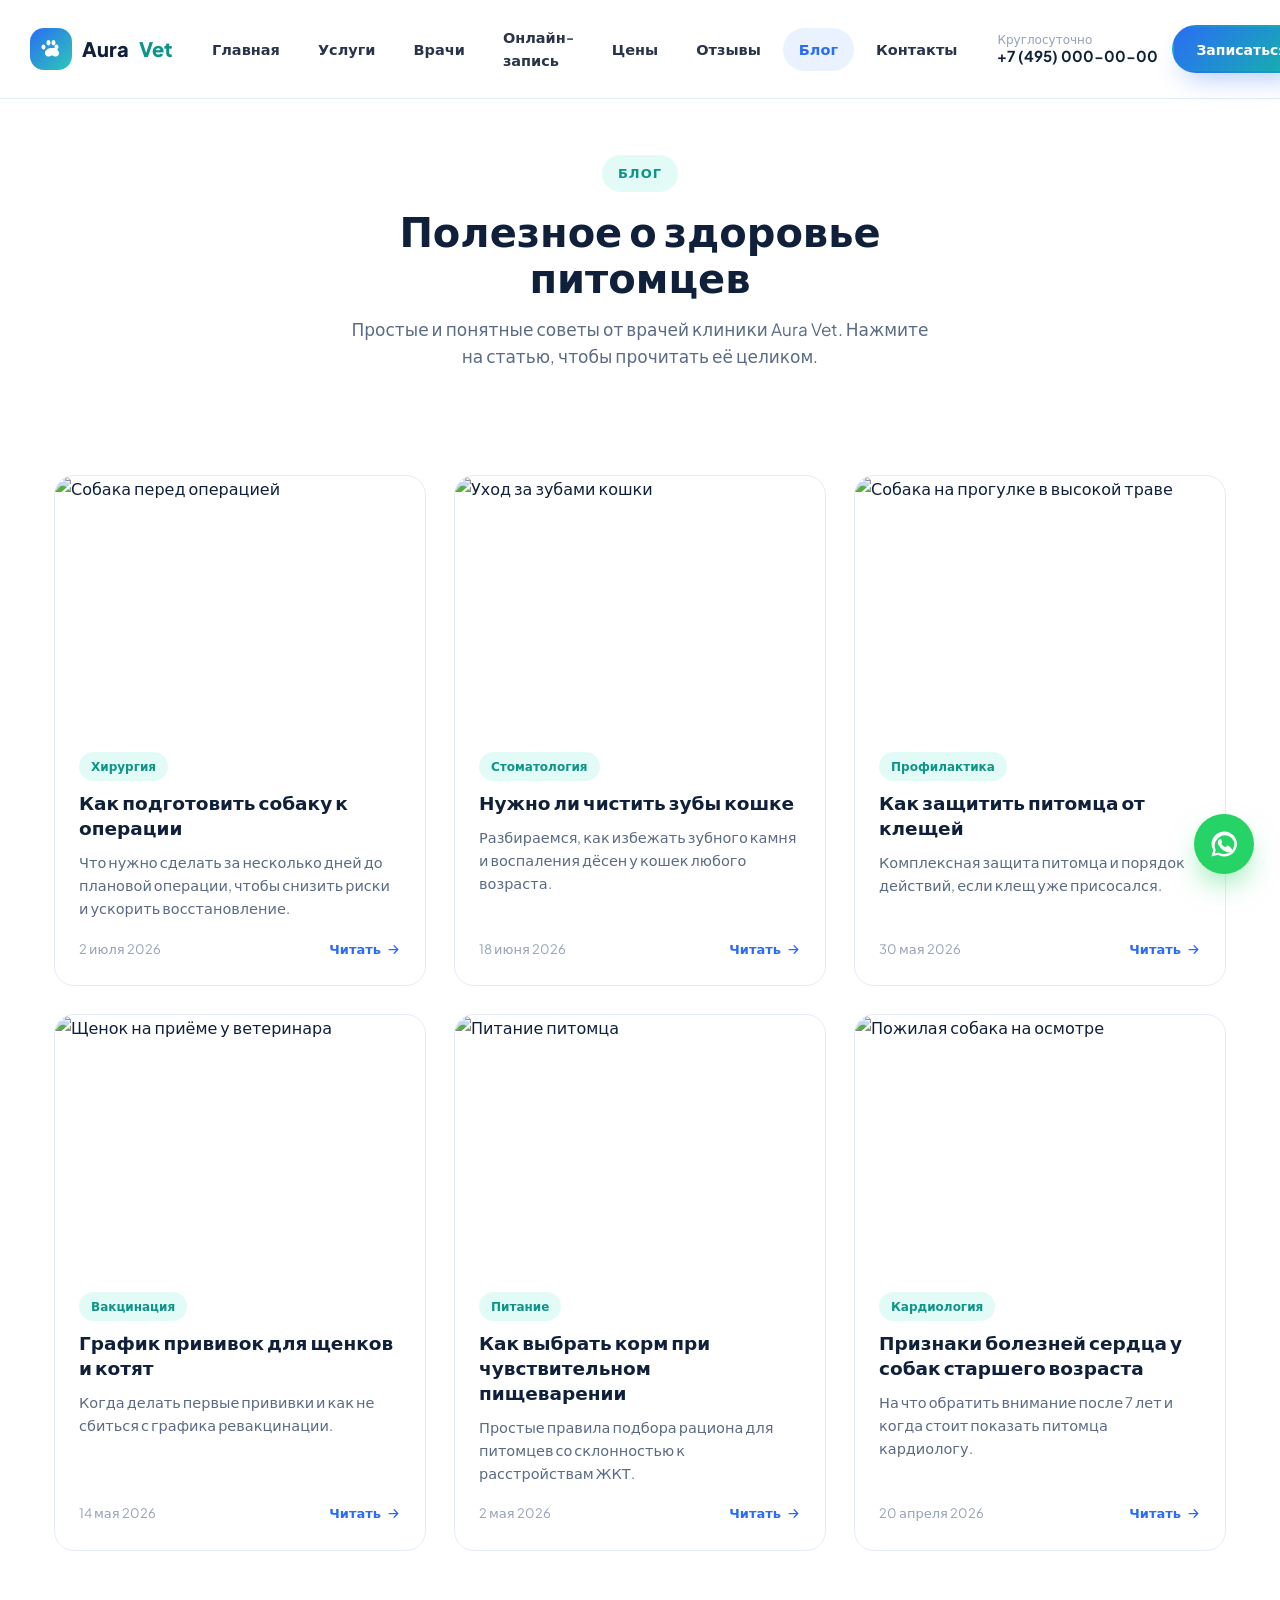
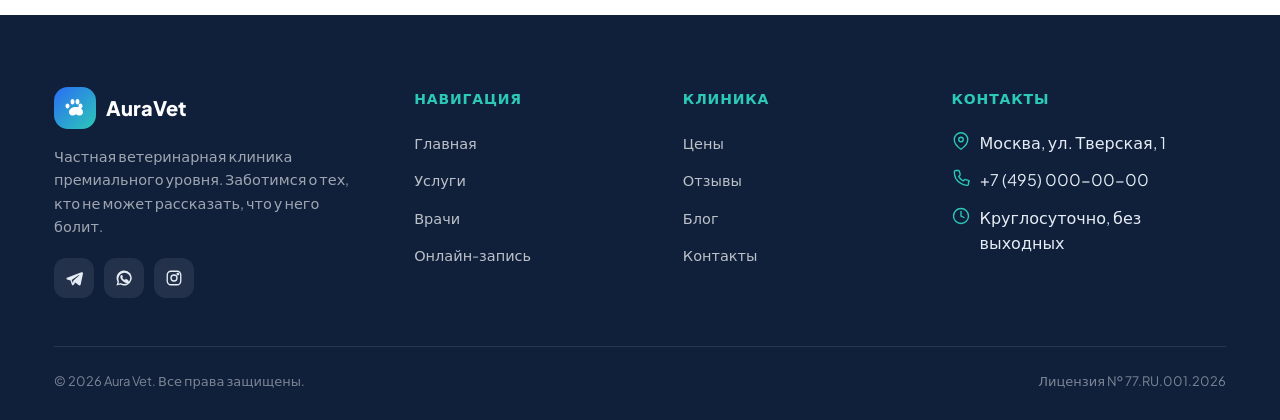
==== blog.html @ a880d2bb "Первая версия сайта Aura Vet" ====
<!DOCTYPE html>
<html lang="ru">
<head>
<meta charset="UTF-8">
<meta name="viewport" content="width=device-width, initial-scale=1.0">
<title>Блог — Aura Vet</title>
<meta name="description" content="Полезные статьи о здоровье питомцев от врачей клиники Aura Vet.">
<link rel="icon" href="data:image/svg+xml,%3Csvg xmlns='http://www.w3.org/2000/svg' viewBox='0 0 24 24'%3E%3Ccircle cx='12' cy='12' r='12' fill='%232a6df4'/%3E%3Cpath fill='white' d='M4.5 12.5c1.1 0 2-1.1 2-2.5s-.9-2.5-2-2.5-2 1.1-2 2.5.9 2.5 2 2.5zm5-4c1.1 0 2-1.2 2-2.75S10.6 3 9.5 3s-2 1.2-2 2.75S8.4 8.5 9.5 8.5zm5 0c1.1 0 2-1.2 2-2.75S15.6 3 14.5 3s-2 1.2-2 2.75S13.4 8.5 14.5 8.5zm5 1.5c0-1.4-.9-2.5-2-2.5s-2 1.1-2 2.5.9 2.5 2 2.5 2-1.1 2-2.5zM12 11c-2.8 0-6 2.2-6 5.2 0 1.9 1.4 3.3 3.2 3.3.9 0 1.6-.3 2.4-.6.5-.2.9-.3 1.4-.3.5 0 .9.1 1.4.3.8.3 1.5.6 2.4.6 1.8 0 3.2-1.4 3.2-3.3 0-3-3.2-5.2-6-5.2z'/%3E%3C/svg%3E">
<link rel="preconnect" href="https://fonts.googleapis.com">
<link rel="preconnect" href="https://fonts.gstatic.com" crossorigin>
<link href="https://fonts.googleapis.com/css2?family=Plus+Jakarta+Sans:wght@400;500;600;700;800&display=swap" rel="stylesheet">
<link rel="stylesheet" href="styles.css">
</head>
<body>

<header class="site-header">
  <div class="container header-inner">
    <a href="index.html" class="logo">
      <span class="logo-mark"><svg viewBox="0 0 24 24" fill="currentColor"><path d="M4.5 12.5c1.1 0 2-1.1 2-2.5s-.9-2.5-2-2.5-2 1.1-2 2.5.9 2.5 2 2.5zm5-4c1.1 0 2-1.2 2-2.75S10.6 3 9.5 3s-2 1.2-2 2.75S8.4 8.5 9.5 8.5zm5 0c1.1 0 2-1.2 2-2.75S15.6 3 14.5 3s-2 1.2-2 2.75S13.4 8.5 14.5 8.5zm5 1.5c0-1.4-.9-2.5-2-2.5s-2 1.1-2 2.5.9 2.5 2 2.5 2-1.1 2-2.5zM12 11c-2.8 0-6 2.2-6 5.2 0 1.9 1.4 3.3 3.2 3.3.9 0 1.6-.3 2.4-.6.5-.2.9-.3 1.4-.3.5 0 .9.1 1.4.3.8.3 1.5.6 2.4.6 1.8 0 3.2-1.4 3.2-3.3 0-3-3.2-5.2-6-5.2z"/></svg></span>
      Aura<span class="accent">Vet</span>
    </a>
    <nav class="main-nav">
      <a href="index.html">Главная</a>
      <a href="index.html#services">Услуги</a>
      <a href="doctors.html">Врачи</a>
      <a href="booking.html">Онлайн-запись</a>
      <a href="prices.html">Цены</a>
      <a href="reviews.html">Отзывы</a>
      <a href="blog.html" class="active">Блог</a>
      <a href="contacts.html">Контакты</a>
    </nav>
    <div class="header-actions">
      <div class="header-phone"><small>Круглосуточно</small>+7 (495) 000-00-00</div>
      <a href="booking.html" class="btn btn-primary btn-sm">Записаться</a>
      <button class="nav-toggle" aria-label="Меню" aria-expanded="false">
        <svg class="icon-menu" viewBox="0 0 24 24" fill="none" stroke="currentColor" stroke-width="2"><path stroke-linecap="round" d="M4 7h16M4 12h16M4 17h16"/></svg>
        <svg class="icon-close" viewBox="0 0 24 24" fill="none" stroke="currentColor" stroke-width="2"><path stroke-linecap="round" d="M6 18L18 6M6 6l12 12"/></svg>
      </button>
    </div>
  </div>
</header>

<main>
  <section class="page-hero">
    <div class="container section-head">
      <span class="eyebrow">Блог</span>
      <h1 class="section-title">Полезное о здоровье питомцев</h1>
      <p class="section-sub">Простые и понятные советы от врачей клиники Aura Vet. Нажмите на статью, чтобы прочитать её целиком.</p>
    </div>
  </section>

  <section class="section tight">
    <div class="container">
      <div class="blog-grid">

        <article class="card blog-card" data-article="surgery">
          <div class="blog-thumb"><img src="https://images.unsplash.com/photo-1701444850626-68f0c2fb705f?w=600&h=413&fit=crop&auto=format&q=80" alt="Собака перед операцией"></div>
          <div class="blog-body">
            <span class="blog-tag">Хирургия</span>
            <h3>Как подготовить собаку к операции</h3>
            <p>Что нужно сделать за несколько дней до плановой операции, чтобы снизить риски и ускорить восстановление.</p>
            <div class="blog-foot">
              <span>2 июля 2026</span>
              <span class="read-more">Читать <svg viewBox="0 0 24 24" fill="none" stroke="currentColor" stroke-width="2"><path stroke-linecap="round" stroke-linejoin="round" d="M5 12h14M13 6l6 6-6 6"/></svg></span>
            </div>
          </div>
        </article>

        <article class="card blog-card" data-article="dental">
          <div class="blog-thumb"><img src="https://images.unsplash.com/photo-1558201496-a35f22e7fb5c?w=600&h=413&fit=crop&auto=format&q=80" alt="Уход за зубами кошки"></div>
          <div class="blog-body">
            <span class="blog-tag">Стоматология</span>
            <h3>Нужно ли чистить зубы кошке</h3>
            <p>Разбираемся, как избежать зубного камня и воспаления дёсен у кошек любого возраста.</p>
            <div class="blog-foot">
              <span>18 июня 2026</span>
              <span class="read-more">Читать <svg viewBox="0 0 24 24" fill="none" stroke="currentColor" stroke-width="2"><path stroke-linecap="round" stroke-linejoin="round" d="M5 12h14M13 6l6 6-6 6"/></svg></span>
            </div>
          </div>
        </article>

        <article class="card blog-card" data-article="ticks">
          <div class="blog-thumb"><img src="https://images.unsplash.com/photo-1727534240947-db4a9b78f4ce?w=600&h=413&fit=crop&auto=format&q=80" alt="Собака на прогулке в высокой траве"></div>
          <div class="blog-body">
            <span class="blog-tag">Профилактика</span>
            <h3>Как защитить питомца от клещей</h3>
            <p>Комплексная защита питомца и порядок действий, если клещ уже присосался.</p>
            <div class="blog-foot">
              <span>30 мая 2026</span>
              <span class="read-more">Читать <svg viewBox="0 0 24 24" fill="none" stroke="currentColor" stroke-width="2"><path stroke-linecap="round" stroke-linejoin="round" d="M5 12h14M13 6l6 6-6 6"/></svg></span>
            </div>
          </div>
        </article>

        <article class="card blog-card" data-article="vaccination">
          <div class="blog-thumb"><img src="https://images.unsplash.com/photo-1770836037275-38b44e4b101f?w=600&h=413&fit=crop&crop=entropy&auto=format&q=80" alt="Щенок на приёме у ветеринара"></div>
          <div class="blog-body">
            <span class="blog-tag">Вакцинация</span>
            <h3>График прививок для щенков и котят</h3>
            <p>Когда делать первые прививки и как не сбиться с графика ревакцинации.</p>
            <div class="blog-foot">
              <span>14 мая 2026</span>
              <span class="read-more">Читать <svg viewBox="0 0 24 24" fill="none" stroke="currentColor" stroke-width="2"><path stroke-linecap="round" stroke-linejoin="round" d="M5 12h14M13 6l6 6-6 6"/></svg></span>
            </div>
          </div>
        </article>

        <article class="card blog-card" data-article="nutrition">
          <div class="blog-thumb"><img src="https://images.unsplash.com/photo-1695023265600-07f536e8ca4c?w=600&h=413&fit=crop&crop=entropy&auto=format&q=80" alt="Питание питомца"></div>
          <div class="blog-body">
            <span class="blog-tag">Питание</span>
            <h3>Как выбрать корм при чувствительном пищеварении</h3>
            <p>Простые правила подбора рациона для питомцев со склонностью к расстройствам ЖКТ.</p>
            <div class="blog-foot">
              <span>2 мая 2026</span>
              <span class="read-more">Читать <svg viewBox="0 0 24 24" fill="none" stroke="currentColor" stroke-width="2"><path stroke-linecap="round" stroke-linejoin="round" d="M5 12h14M13 6l6 6-6 6"/></svg></span>
            </div>
          </div>
        </article>

        <article class="card blog-card" data-article="cardio">
          <div class="blog-thumb"><img src="https://images.unsplash.com/photo-1642303009699-7d7fd6d4a243?w=600&h=413&fit=crop&auto=format&q=80" alt="Пожилая собака на осмотре"></div>
          <div class="blog-body">
            <span class="blog-tag">Кардиология</span>
            <h3>Признаки болезней сердца у собак старшего возраста</h3>
            <p>На что обратить внимание после 7 лет и когда стоит показать питомца кардиологу.</p>
            <div class="blog-foot">
              <span>20 апреля 2026</span>
              <span class="read-more">Читать <svg viewBox="0 0 24 24" fill="none" stroke="currentColor" stroke-width="2"><path stroke-linecap="round" stroke-linejoin="round" d="M5 12h14M13 6l6 6-6 6"/></svg></span>
            </div>
          </div>
        </article>

      </div>
    </div>
  </section>
</main>

<footer class="site-footer">
  <div class="container">
    <div class="footer-grid">
      <div class="footer-brand">
        <a href="index.html" class="logo">
          <span class="logo-mark"><svg viewBox="0 0 24 24" fill="currentColor"><path d="M4.5 12.5c1.1 0 2-1.1 2-2.5s-.9-2.5-2-2.5-2 1.1-2 2.5.9 2.5 2 2.5zm5-4c1.1 0 2-1.2 2-2.75S10.6 3 9.5 3s-2 1.2-2 2.75S8.4 8.5 9.5 8.5zm5 0c1.1 0 2-1.2 2-2.75S15.6 3 14.5 3s-2 1.2-2 2.75S13.4 8.5 14.5 8.5zm5 1.5c0-1.4-.9-2.5-2-2.5s-2 1.1-2 2.5.9 2.5 2 2.5 2-1.1 2-2.5zM12 11c-2.8 0-6 2.2-6 5.2 0 1.9 1.4 3.3 3.2 3.3.9 0 1.6-.3 2.4-.6.5-.2.9-.3 1.4-.3.5 0 .9.1 1.4.3.8.3 1.5.6 2.4.6 1.8 0 3.2-1.4 3.2-3.3 0-3-3.2-5.2-6-5.2z"/></svg></span>
          AuraVet
        </a>
        <p>Частная ветеринарная клиника премиального уровня. Заботимся о тех, кто не может рассказать, что у него болит.</p>
        <div class="footer-social">
          <a href="#" aria-label="Telegram"><svg viewBox="0 0 24 24" fill="currentColor"><path d="M21.9 4.3L2.7 11.7c-1.1.4-1.1 1.9.1 2.2l4.6 1.4 1.8 5.6c.3.9 1.5 1.1 2.1.3l2.5-3.1 4.7 3.5c.9.7 2.2.2 2.4-.9l3.1-14.7c.2-1.2-1-2-2.1-1.7zM8.9 14.8l9.6-6.7c.3-.2.6.1.3.4L11 15.6l-.3 3.3-1.8-4.1z"/></svg></a>
          <a href="https://wa.me/74950000000" target="_blank" rel="noopener" aria-label="WhatsApp"><svg viewBox="0 0 24 24" fill="currentColor"><path d="M12 2a10 10 0 00-8.6 15L2 22l5.2-1.4A10 10 0 1012 2zm0 18a8 8 0 01-4.1-1.1l-.3-.2-3 .8.8-2.9-.2-.3A8 8 0 1120 10a8 8 0 01-8 10zm4.4-6c-.2-.1-1.4-.7-1.6-.8-.2-.1-.4-.1-.5.1-.2.2-.6.8-.8 1-.1.2-.3.2-.5.1-1.3-.6-2.2-1.1-3.1-2.5-.2-.4.2-.4.6-1.2.1-.2 0-.3 0-.5-.1-.1-.5-1.3-.7-1.7-.2-.5-.4-.4-.5-.4h-.5c-.2 0-.5.1-.7.3-.2.2-1 1-1 2.3 0 1.4 1 2.7 1.1 2.9.1.2 2 3.1 4.9 4.3 2.4 1 2.9.8 3.4.7.5 0 1.6-.6 1.8-1.3.2-.6.2-1.2.2-1.3-.1-.1-.3-.2-.5-.3z"/></svg></a>
          <a href="#" aria-label="Instagram"><svg viewBox="0 0 24 24" fill="none" stroke="currentColor" stroke-width="1.8"><rect x="3" y="3" width="18" height="18" rx="5"/><circle cx="12" cy="12" r="4"/><circle cx="17.2" cy="6.8" r="1"/></svg></a>
        </div>
      </div>
      <div class="footer-col">
        <h4>Навигация</h4>
        <ul>
          <li><a href="index.html">Главная</a></li>
          <li><a href="index.html#services">Услуги</a></li>
          <li><a href="doctors.html">Врачи</a></li>
          <li><a href="booking.html">Онлайн-запись</a></li>
        </ul>
      </div>
      <div class="footer-col">
        <h4>Клиника</h4>
        <ul>
          <li><a href="prices.html">Цены</a></li>
          <li><a href="reviews.html">Отзывы</a></li>
          <li><a href="blog.html">Блог</a></li>
          <li><a href="contacts.html">Контакты</a></li>
        </ul>
      </div>
      <div class="footer-col">
        <h4>Контакты</h4>
        <ul>
          <li class="foot-row"><svg viewBox="0 0 24 24" fill="none" stroke="currentColor" stroke-width="1.8"><path d="M21 10c0 7-9 13-9 13s-9-6-9-13a9 9 0 0118 0z"/><circle cx="12" cy="10" r="3"/></svg><span>Москва, ул. Тверская, 1</span></li>
          <li class="foot-row"><svg viewBox="0 0 24 24" fill="none" stroke="currentColor" stroke-width="1.8"><path stroke-linecap="round" stroke-linejoin="round" d="M22 16.9v3a2 2 0 01-2.2 2 19.8 19.8 0 01-8.6-3.1 19.5 19.5 0 01-6-6A19.8 19.8 0 013.1 4.2 2 2 0 015.1 2h3a2 2 0 012 1.7c.1 1 .4 1.9.7 2.8a2 2 0 01-.5 2.1L8.9 9.9a16 16 0 006 6l1.3-1.3a2 2 0 012.1-.4c.9.3 1.8.6 2.8.7a2 2 0 011.9 2z"/></svg><span>+7 (495) 000-00-00</span></li>
          <li class="foot-row"><svg viewBox="0 0 24 24" fill="none" stroke="currentColor" stroke-width="1.8"><circle cx="12" cy="12" r="10"/><path stroke-linecap="round" d="M12 6v6l4 2"/></svg><span>Круглосуточно, без выходных</span></li>
        </ul>
      </div>
    </div>
    <div class="footer-bottom">
      <span>© <span data-year></span> Aura Vet. Все права защищены.</span>
      <span>Лицензия № 77.RU.001.2026</span>
    </div>
  </div>
</footer>

<div class="modal-overlay">
  <div class="modal-box"></div>
</div>

<a class="floating-whatsapp" href="https://wa.me/74950000000" target="_blank" rel="noopener" aria-label="Написать в WhatsApp">
  <svg viewBox="0 0 24 24" fill="currentColor"><path d="M12 2a10 10 0 00-8.6 15L2 22l5.2-1.4A10 10 0 1012 2zm0 18a8 8 0 01-4.1-1.1l-.3-.2-3 .8.8-2.9-.2-.3A8 8 0 1120 10a8 8 0 01-8 10zm4.4-6c-.2-.1-1.4-.7-1.6-.8-.2-.1-.4-.1-.5.1-.2.2-.6.8-.8 1-.1.2-.3.2-.5.1-1.3-.6-2.2-1.1-3.1-2.5-.2-.4.2-.4.6-1.2.1-.2 0-.3 0-.5-.1-.1-.5-1.3-.7-1.7-.2-.5-.4-.4-.5-.4h-.5c-.2 0-.5.1-.7.3-.2.2-1 1-1 2.3 0 1.4 1 2.7 1.1 2.9.1.2 2 3.1 4.9 4.3 2.4 1 2.9.8 3.4.7.5 0 1.6-.6 1.8-1.3.2-.6.2-1.2.2-1.3-.1-.1-.3-.2-.5-.3z"/></svg>
</a>

<script src="script.js"></script>
</body>
</html>
---- styles.css ----
/* =========================================================
   AURA VET — shared stylesheet
   ========================================================= */

:root {
  --blue-900: #0f2f66;
  --blue-700: #2a6df4;
  --blue-600: #3b7bf6;
  --blue-500: #5b91f8;
  --blue-100: #eaf1ff;
  --blue-50:  #f5f9ff;

  --teal-700: #0e9488;
  --teal-600: #14b8a6;
  --teal-500: #2cc9b7;
  --teal-100: #e2fbf6;
  --teal-50:  #f2fdfb;

  --coral: #ff6b6b;
  --coral-dark: #e14f4f;

  --ink-900: #10203b;
  --ink-700: #29344a;
  --ink-500: #5b6b85;
  --ink-300: #93a1b8;
  --ink-100: #e6ecf5;

  --white: #ffffff;
  --bg-soft: #f6faff;
  --bg-soft-2: #f4fbfa;

  --radius-lg: 32px;
  --radius-md: 20px;
  --radius-sm: 14px;
  --radius-pill: 999px;

  --shadow-soft: 0 20px 45px -20px rgba(15, 47, 102, 0.18);
  --shadow-card: 0 12px 30px -14px rgba(15, 47, 102, 0.16);
  --shadow-btn: 0 14px 28px -12px rgba(42, 109, 244, 0.45);

  --container: 1220px;
  --font: 'Plus Jakarta Sans', 'Segoe UI', system-ui, -apple-system, sans-serif;
}

* { box-sizing: border-box; }
html { scroll-behavior: smooth; }

body {
  margin: 0;
  font-family: var(--font);
  color: var(--ink-900);
  background: var(--white);
  -webkit-font-smoothing: antialiased;
  line-height: 1.6;
}

img { max-width: 100%; display: block; }

a { color: inherit; text-decoration: none; }

ul { margin: 0; padding: 0; list-style: none; }

h1, h2, h3, h4, p { margin: 0; }

button { font-family: inherit; cursor: pointer; }

.container {
  width: 100%;
  max-width: var(--container);
  margin: 0 auto;
  padding: 0 24px;
}

/* ---------- typography helpers ---------- */

.eyebrow {
  display: inline-flex;
  align-items: center;
  gap: 8px;
  font-size: 13px;
  font-weight: 700;
  letter-spacing: 0.08em;
  text-transform: uppercase;
  color: var(--teal-700);
  background: var(--teal-100);
  padding: 8px 16px;
  border-radius: var(--radius-pill);
}

.section-head {
  max-width: 640px;
  margin: 0 auto 48px;
  text-align: center;
  display: flex;
  flex-direction: column;
  align-items: center;
  gap: 16px;
}

.section-head.left {
  align-items: flex-start;
  text-align: left;
  margin: 0 0 48px;
}

.section-title {
  font-size: clamp(28px, 4vw, 40px);
  font-weight: 800;
  line-height: 1.15;
  color: var(--ink-900);
}

.section-sub {
  color: var(--ink-500);
  font-size: 17px;
}

.section {
  padding: 96px 0;
}

.section.soft {
  background: var(--bg-soft);
}

.section.tight {
  padding: 64px 0;
}

/* ---------- buttons ---------- */

.btn {
  display: inline-flex;
  align-items: center;
  justify-content: center;
  gap: 10px;
  padding: 16px 30px;
  border-radius: var(--radius-pill);
  font-weight: 700;
  font-size: 15px;
  border: 2px solid transparent;
  transition: transform 0.2s ease, box-shadow 0.2s ease, background 0.2s ease, color 0.2s ease;
  white-space: nowrap;
}

.btn svg { width: 18px; height: 18px; flex-shrink: 0; }

.btn-primary {
  background: linear-gradient(135deg, var(--blue-700), var(--teal-600));
  color: var(--white);
  box-shadow: var(--shadow-btn);
}

.btn-primary:hover { transform: translateY(-2px); box-shadow: 0 18px 32px -12px rgba(42,109,244,0.55); }

.btn-outline {
  background: var(--white);
  color: var(--blue-700);
  border-color: var(--blue-100);
}

.btn-outline:hover { border-color: var(--blue-700); transform: translateY(-2px); }

.btn-ghost {
  background: transparent;
  color: var(--ink-900);
  border-color: var(--ink-100);
}

.btn-ghost:hover { border-color: var(--teal-600); color: var(--teal-700); }

.btn-dark {
  background: var(--ink-900);
  color: var(--white);
}

.btn-dark:hover { transform: translateY(-2px); background: var(--blue-900); }

.btn-sm { padding: 11px 22px; font-size: 14px; }

.btn-block { width: 100%; }

.btn:disabled { opacity: 0.45; cursor: not-allowed; transform: none !important; }

/* =========================================================
   HEADER
   ========================================================= */

.site-header {
  position: sticky;
  top: 0;
  z-index: 200;
  background: rgba(255,255,255,0.86);
  backdrop-filter: blur(14px);
  border-bottom: 1px solid var(--ink-100);
}

.header-inner {
  display: flex;
  align-items: center;
  justify-content: space-between;
  gap: 24px;
  padding: 16px 0;
}

.logo {
  display: flex;
  align-items: center;
  gap: 10px;
  font-weight: 800;
  font-size: 20px;
  color: var(--ink-900);
  flex-shrink: 0;
}

.logo .logo-mark {
  width: 42px;
  height: 42px;
  border-radius: 14px;
  background: linear-gradient(135deg, var(--blue-700), var(--teal-500));
  display: flex;
  align-items: center;
  justify-content: center;
  color: var(--white);
  flex-shrink: 0;
}

.logo .logo-mark svg { width: 24px; height: 24px; }

.logo span.accent { color: var(--teal-700); }

.main-nav {
  display: flex;
  align-items: center;
  gap: 6px;
}

.main-nav a {
  padding: 10px 16px;
  border-radius: var(--radius-pill);
  font-weight: 600;
  font-size: 14.5px;
  color: var(--ink-700);
  transition: background 0.2s ease, color 0.2s ease;
}

.main-nav a:hover { background: var(--blue-50); color: var(--blue-700); }

.main-nav a.active {
  background: var(--blue-100);
  color: var(--blue-700);
}

.header-actions {
  display: flex;
  align-items: center;
  gap: 14px;
  flex-shrink: 0;
}

.header-phone {
  display: flex;
  flex-direction: column;
  font-weight: 700;
  font-size: 15px;
  color: var(--ink-900);
  line-height: 1.25;
}

.header-phone small {
  font-weight: 500;
  font-size: 12px;
  color: var(--ink-300);
}

.nav-toggle {
  display: none;
  width: 44px;
  height: 44px;
  border-radius: 14px;
  border: 1px solid var(--ink-100);
  background: var(--white);
  align-items: center;
  justify-content: center;
}

.nav-toggle svg { width: 22px; height: 22px; }

.nav-toggle .icon-close { display: none; }

.nav-toggle.is-open .icon-menu { display: none; }
.nav-toggle.is-open .icon-close { display: block; }

/* =========================================================
   FOOTER
   ========================================================= */

.site-footer {
  background: var(--ink-900);
  color: var(--ink-100);
  padding: 72px 0 28px;
  margin-top: 0;
}

.footer-grid {
  display: grid;
  grid-template-columns: 1.4fr 1fr 1fr 1.2fr;
  gap: 40px;
  padding-bottom: 48px;
  border-bottom: 1px solid rgba(255,255,255,0.1);
}

.footer-brand .logo { color: var(--white); margin-bottom: 16px; }

.footer-brand p {
  color: rgba(255,255,255,0.6);
  font-size: 14.5px;
  max-width: 300px;
}

.footer-social {
  display: flex;
  gap: 10px;
  margin-top: 20px;
}

.footer-social a {
  width: 40px;
  height: 40px;
  border-radius: 12px;
  background: rgba(255,255,255,0.08);
  display: flex;
  align-items: center;
  justify-content: center;
  transition: background 0.2s ease;
}

.footer-social a svg { width: 18px; height: 18px; }

.footer-social a:hover { background: var(--teal-600); }

.footer-col h4 {
  font-size: 14px;
  text-transform: uppercase;
  letter-spacing: 0.06em;
  color: var(--teal-500);
  margin-bottom: 20px;
  font-weight: 700;
}

.footer-col ul { display: flex; flex-direction: column; gap: 12px; }

.footer-col a, .footer-col p {
  color: rgba(255,255,255,0.72);
  font-size: 14.5px;
}

.footer-col a:hover { color: var(--white); }

.footer-col .foot-row {
  display: flex;
  gap: 10px;
  align-items: flex-start;
}

.footer-col .foot-row svg {
  width: 18px;
  height: 18px;
  flex-shrink: 0;
  color: var(--teal-500);
  margin-top: 2px;
}

.footer-bottom {
  display: flex;
  align-items: center;
  justify-content: space-between;
  padding-top: 24px;
  font-size: 13px;
  color: rgba(255,255,255,0.45);
  flex-wrap: wrap;
  gap: 12px;
}

/* =========================================================
   HERO
   ========================================================= */

.hero {
  padding: 56px 0 96px;
  overflow: hidden;
}

.hero-inner {
  display: grid;
  grid-template-columns: 1.05fr 0.95fr;
  gap: 48px;
  align-items: center;
}

.hero-title {
  font-size: clamp(32px, 4.6vw, 52px);
  font-weight: 800;
  line-height: 1.14;
  color: var(--ink-900);
  margin: 20px 0 20px;
}

.hero-title .accent {
  background: linear-gradient(135deg, var(--blue-700), var(--teal-600));
  -webkit-background-clip: text;
  background-clip: text;
  color: transparent;
}

.hero-text {
  font-size: 18px;
  color: var(--ink-500);
  max-width: 480px;
  margin-bottom: 32px;
}

.hero-actions {
  display: flex;
  gap: 14px;
  flex-wrap: wrap;
}

.hero-media {
  position: relative;
  border-radius: var(--radius-lg);
  overflow: hidden;
  aspect-ratio: 4/3.3;
  box-shadow: var(--shadow-soft);
}

.hero-media img {
  width: 100%;
  height: 100%;
  object-fit: cover;
}

.floating-card {
  position: absolute;
  background: rgba(255,255,255,0.92);
  backdrop-filter: blur(10px);
  border-radius: var(--radius-md);
  padding: 16px 20px;
  box-shadow: var(--shadow-card);
  display: flex;
  align-items: center;
  gap: 12px;
  font-weight: 700;
}

.floating-card .icon-wrap {
  width: 44px;
  height: 44px;
  border-radius: 12px;
  background: var(--teal-100);
  color: var(--teal-700);
  display: flex;
  align-items: center;
  justify-content: center;
  flex-shrink: 0;
}

.floating-card .icon-wrap svg { width: 22px; height: 22px; }

.floating-card small {
  display: block;
  font-weight: 500;
  color: var(--ink-500);
  font-size: 12.5px;
}

.floating-card.card-bottom {
  bottom: 20px;
  left: -24px;
}

.floating-card.card-top {
  top: 20px;
  right: -18px;
}

/* stats strip */

.stats-strip {
  display: grid;
  grid-template-columns: repeat(4, 1fr);
  gap: 24px;
  margin-top: 64px;
  padding-top: 48px;
  border-top: 1px solid var(--ink-100);
}

.stat-item { text-align: center; }

.stat-num {
  font-size: clamp(26px, 3vw, 36px);
  font-weight: 800;
  background: linear-gradient(135deg, var(--blue-700), var(--teal-600));
  -webkit-background-clip: text;
  background-clip: text;
  color: transparent;
}

.stat-label { color: var(--ink-500); font-size: 14px; margin-top: 6px; }

/* =========================================================
   CARDS — generic
   ========================================================= */

.card {
  background: var(--white);
  border-radius: var(--radius-md);
  border: 1px solid var(--ink-100);
  transition: transform 0.25s ease, box-shadow 0.25s ease, border-color 0.25s ease;
}

.card:hover {
  transform: translateY(-6px);
  box-shadow: var(--shadow-card);
  border-color: transparent;
}

/* services grid */

.services-grid {
  display: grid;
  grid-template-columns: repeat(4, 1fr);
  gap: 24px;
}

.service-card {
  padding: 32px 26px;
  display: flex;
  flex-direction: column;
  gap: 16px;
}

.service-icon {
  width: 56px;
  height: 56px;
  border-radius: 16px;
  background: var(--blue-100);
  color: var(--blue-700);
  display: flex;
  align-items: center;
  justify-content: center;
}

.service-card:nth-child(4n+2) .service-icon,
.service-card:nth-child(4n+4) .service-icon {
  background: var(--teal-100);
  color: var(--teal-700);
}

.service-icon svg { width: 28px; height: 28px; }

.service-card h3 { font-size: 19px; font-weight: 700; }

.service-card p { color: var(--ink-500); font-size: 14.5px; }

.service-card .link {
  margin-top: auto;
  display: inline-flex;
  align-items: center;
  gap: 6px;
  font-weight: 700;
  font-size: 14px;
  color: var(--blue-700);
}

.service-card .link svg { width: 16px; height: 16px; transition: transform 0.2s ease; }
.service-card:hover .link svg { transform: translateX(4px); }

/* why-us */

.why-grid {
  display: grid;
  grid-template-columns: repeat(4, 1fr);
  gap: 24px;
}

.why-card {
  text-align: center;
  padding: 12px;
}

.why-icon {
  width: 72px;
  height: 72px;
  border-radius: 22px;
  margin: 0 auto 18px;
  background: linear-gradient(135deg, var(--blue-100), var(--teal-100));
  color: var(--blue-700);
  display: flex;
  align-items: center;
  justify-content: center;
}

.why-icon svg { width: 32px; height: 32px; }

.why-card h3 { font-size: 17px; font-weight: 700; margin-bottom: 8px; }
.why-card p { color: var(--ink-500); font-size: 14.5px; }

/* =========================================================
   DOCTORS
   ========================================================= */

.doctors-grid {
  display: grid;
  grid-template-columns: repeat(3, 1fr);
  gap: 28px;
}

.doctor-card {
  overflow: hidden;
  display: flex;
  flex-direction: column;
}

.doctor-photo {
  aspect-ratio: 1/1.02;
  overflow: hidden;
}

.doctor-photo img {
  width: 100%;
  height: 100%;
  object-fit: cover;
  transition: transform 0.4s ease;
}

.doctor-card:hover .doctor-photo img { transform: scale(1.06); }

.doctor-body {
  padding: 24px 24px 26px;
  display: flex;
  flex-direction: column;
  gap: 10px;
  flex: 1;
}

.doctor-spec {
  color: var(--teal-700);
  font-weight: 700;
  font-size: 13px;
  text-transform: uppercase;
  letter-spacing: 0.04em;
}

.doctor-name { font-size: 20px; font-weight: 800; }

.doctor-meta {
  display: flex;
  flex-direction: column;
  gap: 6px;
  color: var(--ink-500);
  font-size: 14px;
  margin: 4px 0 8px;
}

.doctor-meta .meta-row {
  display: flex;
  align-items: flex-start;
  gap: 8px;
}

.doctor-meta svg { width: 16px; height: 16px; color: var(--blue-700); flex-shrink: 0; margin-top: 2px; }

.doctor-card .btn { margin-top: auto; }

.page-hero {
  padding: 56px 0 40px;
  text-align: center;
}

.page-hero .section-head { margin-bottom: 0; }

/* =========================================================
   REVIEWS
   ========================================================= */

.rating-banner {
  display: flex;
  align-items: center;
  justify-content: center;
  gap: 28px;
  background: linear-gradient(135deg, var(--blue-700), var(--teal-600));
  border-radius: var(--radius-lg);
  padding: 36px 40px;
  color: var(--white);
  margin-bottom: 56px;
  flex-wrap: wrap;
  text-align: center;
}

.rating-num {
  font-size: 48px;
  font-weight: 800;
  display: flex;
  align-items: center;
  gap: 10px;
}

.rating-num svg { width: 36px; height: 36px; color: #ffd66b; }

.rating-banner .divider {
  width: 1px;
  height: 48px;
  background: rgba(255,255,255,0.3);
}

.rating-sub { font-size: 14.5px; opacity: 0.9; max-width: 220px; text-align: left; }

.reviews-grid {
  display: grid;
  grid-template-columns: repeat(3, 1fr);
  gap: 24px;
}

.review-card {
  padding: 28px;
  display: flex;
  flex-direction: column;
  gap: 14px;
}

.review-head {
  display: flex;
  align-items: center;
  gap: 12px;
}

.review-avatar {
  width: 52px;
  height: 52px;
  border-radius: 50%;
  overflow: hidden;
  flex-shrink: 0;
}

.review-avatar img { width: 100%; height: 100%; object-fit: cover; }

.review-name { font-weight: 700; font-size: 15.5px; }
.review-pet { color: var(--ink-500); font-size: 13px; }

.stars { display: flex; gap: 3px; color: #ffb648; }
.stars svg { width: 16px; height: 16px; }

.review-text { color: var(--ink-700); font-size: 14.5px; }

.review-date { color: var(--ink-300); font-size: 12.5px; }

/* =========================================================
   BLOG
   ========================================================= */

.blog-grid {
  display: grid;
  grid-template-columns: repeat(3, 1fr);
  gap: 28px;
}

.blog-card {
  overflow: hidden;
  display: flex;
  flex-direction: column;
  cursor: pointer;
}

.blog-thumb {
  aspect-ratio: 16/11;
  overflow: hidden;
}

.blog-thumb img {
  width: 100%;
  height: 100%;
  object-fit: cover;
  transition: transform 0.4s ease;
}

.blog-card:hover .blog-thumb img { transform: scale(1.06); }

.blog-body {
  padding: 22px 24px 26px;
  display: flex;
  flex-direction: column;
  gap: 10px;
  flex: 1;
}

.blog-tag {
  color: var(--teal-700);
  background: var(--teal-100);
  align-self: flex-start;
  padding: 5px 12px;
  border-radius: var(--radius-pill);
  font-size: 12px;
  font-weight: 700;
}

.blog-body h3 { font-size: 18.5px; font-weight: 700; line-height: 1.35; }
.blog-body p { color: var(--ink-500); font-size: 14.5px; }

.blog-foot {
  margin-top: auto;
  display: flex;
  align-items: center;
  justify-content: space-between;
  font-size: 13px;
  color: var(--ink-300);
  padding-top: 8px;
}

.blog-foot .read-more { color: var(--blue-700); font-weight: 700; display: flex; align-items: center; gap: 5px; }
.blog-foot .read-more svg { width: 15px; height: 15px; }

/* modal */

.modal-overlay {
  position: fixed;
  inset: 0;
  background: rgba(16, 32, 59, 0.55);
  backdrop-filter: blur(4px);
  display: none;
  align-items: center;
  justify-content: center;
  padding: 24px;
  z-index: 500;
}

.modal-overlay.is-open { display: flex; }

.modal-box {
  background: var(--white);
  border-radius: var(--radius-lg);
  max-width: 640px;
  width: 100%;
  max-height: 84vh;
  overflow-y: auto;
  position: relative;
  padding: 40px;
}

.modal-close {
  position: absolute;
  top: 20px;
  right: 20px;
  width: 40px;
  height: 40px;
  border-radius: 50%;
  background: var(--bg-soft);
  border: none;
  display: flex;
  align-items: center;
  justify-content: center;
}

.modal-close svg { width: 18px; height: 18px; }

.modal-box .blog-tag { margin-bottom: 16px; }
.modal-box h2 { font-size: 26px; font-weight: 800; margin-bottom: 18px; line-height: 1.25; }
.modal-box .modal-meta { color: var(--ink-300); font-size: 13px; margin-bottom: 22px; }
.modal-box p { color: var(--ink-700); font-size: 15.5px; margin-bottom: 16px; }
.modal-box h4 { font-size: 16px; font-weight: 700; margin: 22px 0 10px; }
.modal-box ul { padding-left: 0; display: flex; flex-direction: column; gap: 10px; margin-bottom: 16px; }
.modal-box ul li {
  display: flex;
  gap: 10px;
  color: var(--ink-700);
  font-size: 15px;
}
.modal-box ul li::before {
  content: '';
  width: 8px;
  height: 8px;
  border-radius: 50%;
  background: var(--teal-600);
  margin-top: 8px;
  flex-shrink: 0;
}

/* =========================================================
   PRICES
   ========================================================= */

.price-block { margin-bottom: 40px; }

.price-block-head {
  display: flex;
  align-items: center;
  gap: 14px;
  margin-bottom: 18px;
}

.price-block-icon {
  width: 44px;
  height: 44px;
  border-radius: 14px;
  background: var(--blue-100);
  color: var(--blue-700);
  display: flex;
  align-items: center;
  justify-content: center;
  flex-shrink: 0;
}

.price-block-icon svg { width: 22px; height: 22px; }

.price-block-head h3 { font-size: 20px; font-weight: 800; }

.price-table {
  width: 100%;
  border-collapse: collapse;
  background: var(--white);
  border-radius: var(--radius-md);
  overflow: hidden;
  border: 1px solid var(--ink-100);
}

.price-table tr:not(:last-child) td { border-bottom: 1px solid var(--ink-100); }

.price-table td {
  padding: 18px 26px;
  font-size: 15px;
}

.price-table td:last-child {
  text-align: right;
  font-weight: 800;
  color: var(--blue-700);
  white-space: nowrap;
}

.price-table tr:hover { background: var(--bg-soft); }

.price-note {
  background: var(--teal-50);
  border: 1px dashed var(--teal-500);
  border-radius: var(--radius-md);
  padding: 22px 26px;
  color: var(--ink-700);
  font-size: 14.5px;
  display: flex;
  gap: 14px;
  align-items: flex-start;
  margin-top: 8px;
}

.price-note svg { width: 22px; height: 22px; color: var(--teal-700); flex-shrink: 0; margin-top: 2px; }

/* =========================================================
   BOOKING
   ========================================================= */

.booking-wrap {
  display: grid;
  grid-template-columns: 1fr 380px;
  gap: 32px;
  align-items: flex-start;
}

.steps-nav {
  display: flex;
  justify-content: space-between;
  margin-bottom: 44px;
  position: relative;
}

.steps-nav::before {
  content: '';
  position: absolute;
  top: 20px;
  left: 20px;
  right: 20px;
  height: 2px;
  background: var(--ink-100);
  z-index: 0;
}

.step-item {
  display: flex;
  flex-direction: column;
  align-items: center;
  gap: 10px;
  position: relative;
  z-index: 1;
  flex: 1;
}

.step-circle {
  width: 40px;
  height: 40px;
  border-radius: 50%;
  background: var(--white);
  border: 2px solid var(--ink-100);
  color: var(--ink-300);
  display: flex;
  align-items: center;
  justify-content: center;
  font-weight: 800;
  font-size: 15px;
  transition: all 0.25s ease;
}

.step-label {
  font-size: 13px;
  font-weight: 600;
  color: var(--ink-300);
  text-align: center;
}

.step-item.is-active .step-circle {
  background: linear-gradient(135deg, var(--blue-700), var(--teal-600));
  border-color: transparent;
  color: var(--white);
}

.step-item.is-active .step-label { color: var(--ink-900); }

.step-item.is-done .step-circle {
  background: var(--teal-600);
  border-color: transparent;
  color: var(--white);
}

.step-item.is-done .step-label { color: var(--teal-700); }

.booking-panel {
  background: var(--white);
  border: 1px solid var(--ink-100);
  border-radius: var(--radius-lg);
  padding: 40px;
}

.booking-step { display: none; }
.booking-step.is-active { display: block; animation: fadeIn 0.3s ease; }

@keyframes fadeIn { from { opacity: 0; transform: translateY(6px); } to { opacity: 1; transform: translateY(0); } }

.booking-step h2 { font-size: 24px; font-weight: 800; margin-bottom: 6px; }
.booking-step > p.step-desc { color: var(--ink-500); font-size: 14.5px; margin-bottom: 28px; }

.pick-grid {
  display: grid;
  grid-template-columns: repeat(2, 1fr);
  gap: 14px;
}

.pick-card {
  border: 2px solid var(--ink-100);
  border-radius: var(--radius-md);
  padding: 18px 20px;
  display: flex;
  align-items: center;
  gap: 14px;
  transition: all 0.2s ease;
  text-align: left;
  background: var(--white);
}

.pick-card:hover { border-color: var(--blue-500); }

.pick-card.is-selected {
  border-color: var(--blue-700);
  background: var(--blue-50);
}

.pick-card .pick-icon {
  width: 44px;
  height: 44px;
  border-radius: 12px;
  background: var(--blue-100);
  color: var(--blue-700);
  display: flex;
  align-items: center;
  justify-content: center;
  flex-shrink: 0;
}

.pick-card .pick-icon svg { width: 22px; height: 22px; }

.pick-card .pick-title { font-weight: 700; font-size: 15px; }
.pick-card .pick-sub { font-size: 13px; color: var(--ink-500); margin-top: 2px; }

.doctor-pick {
  display: flex;
  align-items: center;
  gap: 14px;
  border: 2px solid var(--ink-100);
  border-radius: var(--radius-md);
  padding: 14px;
  transition: all 0.2s ease;
  text-align: left;
  background: var(--white);
}

.doctor-pick img {
  width: 56px;
  height: 56px;
  border-radius: 14px;
  object-fit: cover;
  flex-shrink: 0;
}

.doctor-pick:hover { border-color: var(--blue-500); }
.doctor-pick.is-selected { border-color: var(--blue-700); background: var(--blue-50); }

.doctor-pick .pick-title { font-weight: 700; font-size: 15px; }
.doctor-pick .pick-sub { font-size: 13px; color: var(--teal-700); font-weight: 600; }

.doctor-pick-grid {
  display: grid;
  grid-template-columns: repeat(2, 1fr);
  gap: 14px;
}

/* calendar */

.calendar {
  border: 1px solid var(--ink-100);
  border-radius: var(--radius-md);
  padding: 24px;
  margin-bottom: 28px;
}

.calendar-head {
  display: flex;
  align-items: center;
  justify-content: space-between;
  margin-bottom: 18px;
}

.calendar-head h4 { font-size: 17px; font-weight: 800; text-transform: capitalize; }

.cal-nav-btn {
  width: 36px;
  height: 36px;
  border-radius: 10px;
  border: 1px solid var(--ink-100);
  background: var(--white);
  display: flex;
  align-items: center;
  justify-content: center;
}

.cal-nav-btn:hover { background: var(--blue-50); }
.cal-nav-btn svg { width: 18px; height: 18px; }

.cal-weekdays, .cal-days {
  display: grid;
  grid-template-columns: repeat(7, 1fr);
  gap: 6px;
}

.cal-weekdays div {
  text-align: center;
  font-size: 12.5px;
  font-weight: 700;
  color: var(--ink-300);
  padding: 6px 0;
}

.cal-day {
  aspect-ratio: 1;
  display: flex;
  align-items: center;
  justify-content: center;
  border-radius: 12px;
  font-size: 14px;
  font-weight: 600;
  border: none;
  background: transparent;
  color: var(--ink-700);
}

.cal-day:hover:not(:disabled) { background: var(--blue-100); }

.cal-day:disabled { color: var(--ink-100); cursor: not-allowed; }

.cal-day.is-empty { visibility: hidden; }

.cal-day.is-today { box-shadow: inset 0 0 0 2px var(--teal-500); }

.cal-day.is-selected {
  background: linear-gradient(135deg, var(--blue-700), var(--teal-600));
  color: var(--white);
}

.time-grid {
  display: grid;
  grid-template-columns: repeat(4, 1fr);
  gap: 10px;
}

.time-slot {
  padding: 12px 0;
  border-radius: 12px;
  border: 2px solid var(--ink-100);
  background: var(--white);
  font-weight: 700;
  font-size: 14px;
  color: var(--ink-700);
}

.time-slot:hover { border-color: var(--blue-500); }
.time-slot.is-selected { border-color: var(--blue-700); background: var(--blue-700); color: var(--white); }
.time-slot:disabled { color: var(--ink-100); border-color: var(--ink-100); background: var(--bg-soft); cursor: not-allowed; }

.form-grid {
  display: grid;
  grid-template-columns: 1fr 1fr;
  gap: 18px;
}

.form-field { display: flex; flex-direction: column; gap: 8px; }
.form-field.full { grid-column: 1 / -1; }

.form-field label { font-size: 13.5px; font-weight: 700; color: var(--ink-700); }

.form-field input, .form-field select, .form-field textarea {
  border: 2px solid var(--ink-100);
  border-radius: var(--radius-sm);
  padding: 13px 16px;
  font-family: inherit;
  font-size: 14.5px;
  color: var(--ink-900);
  background: var(--white);
  transition: border-color 0.2s ease;
}

.form-field input:focus, .form-field select:focus, .form-field textarea:focus {
  outline: none;
  border-color: var(--blue-500);
}

.form-field textarea { resize: vertical; min-height: 100px; }

.step-actions {
  display: flex;
  justify-content: space-between;
  margin-top: 32px;
  gap: 14px;
}

.step-actions .btn { flex: 1; }

/* summary sidebar */

.summary-card {
  background: linear-gradient(160deg, var(--blue-900), #163a7c 60%, var(--teal-700));
  color: var(--white);
  border-radius: var(--radius-lg);
  padding: 32px;
  position: sticky;
  top: 100px;
}

.summary-card h3 { font-size: 18px; font-weight: 800; margin-bottom: 22px; }

.summary-row {
  display: flex;
  gap: 12px;
  padding: 14px 0;
  border-bottom: 1px solid rgba(255,255,255,0.15);
  font-size: 14px;
}

.summary-row:last-of-type { border-bottom: none; }

.summary-row svg { width: 18px; height: 18px; flex-shrink: 0; margin-top: 1px; color: var(--teal-500); }

.summary-row .s-label { display: block; opacity: 0.65; font-size: 12px; margin-bottom: 2px; }
.summary-row .s-value { font-weight: 700; }

.summary-empty { opacity: 0.55; font-size: 13.5px; }

.summary-card .btn { margin-top: 22px; }

/* success state */

.booking-success {
  text-align: center;
  padding: 40px 10px;
  display: none;
}

.booking-success.is-active { display: block; }

.success-icon {
  width: 88px;
  height: 88px;
  border-radius: 50%;
  background: var(--teal-100);
  color: var(--teal-700);
  display: flex;
  align-items: center;
  justify-content: center;
  margin: 0 auto 24px;
}

.success-icon svg { width: 44px; height: 44px; }

.booking-success h2 { font-size: 26px; font-weight: 800; margin-bottom: 12px; }
.booking-success p { color: var(--ink-500); font-size: 15px; max-width: 420px; margin: 0 auto 28px; }

/* =========================================================
   CONTACTS
   ========================================================= */

.contact-grid {
  display: grid;
  grid-template-columns: repeat(4, 1fr);
  gap: 22px;
  margin-bottom: 48px;
}

.contact-card {
  padding: 28px 24px;
  text-align: left;
}

.contact-card .service-icon { margin-bottom: 16px; }
.contact-card h3 { font-size: 16px; font-weight: 700; margin-bottom: 8px; }
.contact-card p { color: var(--ink-500); font-size: 14px; }
.contact-card a.contact-link { color: var(--blue-700); font-weight: 700; font-size: 14.5px; }

.contact-layout {
  display: grid;
  grid-template-columns: 1fr 1fr;
  gap: 32px;
  align-items: stretch;
}

.map-wrap {
  border-radius: var(--radius-lg);
  overflow: hidden;
  border: 1px solid var(--ink-100);
  min-height: 420px;
}

.map-wrap iframe { width: 100%; height: 100%; min-height: 420px; border: 0; }

.contact-form-card {
  background: var(--bg-soft);
  border-radius: var(--radius-lg);
  padding: 36px;
}

.contact-form-card h3 { font-size: 21px; font-weight: 800; margin-bottom: 6px; }
.contact-form-card > p { color: var(--ink-500); font-size: 14.5px; margin-bottom: 24px; }

.hours-list { display: flex; flex-direction: column; gap: 8px; }
.hours-list .hrow { display: flex; justify-content: space-between; font-size: 14px; }
.hours-list .hrow span:last-child { font-weight: 700; }
.hours-list .hrow.emergency span:last-child { color: var(--coral-dark); }

/* =========================================================
   CTA banner
   ========================================================= */

.cta-banner {
  background: linear-gradient(135deg, var(--blue-700), var(--teal-600));
  border-radius: var(--radius-lg);
  padding: 56px;
  display: flex;
  align-items: center;
  justify-content: space-between;
  gap: 32px;
  color: var(--white);
  flex-wrap: wrap;
}

.cta-banner h2 { font-size: clamp(24px, 3vw, 32px); font-weight: 800; margin-bottom: 10px; }
.cta-banner p { opacity: 0.9; font-size: 15.5px; }
.cta-banner .btn-primary { background: var(--white); color: var(--blue-700); box-shadow: none; }
.cta-banner .btn-primary:hover { background: var(--ink-900); color: var(--white); }
.cta-banner .btn-outline { border-color: rgba(255,255,255,0.5); color: var(--white); background: transparent; }
.cta-banner .btn-outline:hover { background: rgba(255,255,255,0.15); border-color: var(--white); }

/* =========================================================
   floating whatsapp
   ========================================================= */

.floating-whatsapp {
  position: fixed;
  bottom: 26px;
  right: 26px;
  width: 60px;
  height: 60px;
  border-radius: 50%;
  background: #25d366;
  color: var(--white);
  display: flex;
  align-items: center;
  justify-content: center;
  box-shadow: 0 14px 30px -8px rgba(37, 211, 102, 0.6);
  z-index: 300;
  transition: transform 0.2s ease;
}

.floating-whatsapp:hover { transform: scale(1.08); }
.floating-whatsapp svg { width: 30px; height: 30px; }

/* =========================================================
   utilities
   ========================================================= */

.grid-2 { display: grid; grid-template-columns: 1fr 1fr; gap: 24px; }
.mt-0 { margin-top: 0 !important; }
.text-center { text-align: center; }

/* toast */
.toast {
  position: fixed;
  bottom: 26px;
  left: 50%;
  transform: translateX(-50%) translateY(20px);
  background: var(--ink-900);
  color: var(--white);
  padding: 16px 26px;
  border-radius: var(--radius-pill);
  font-weight: 600;
  font-size: 14.5px;
  z-index: 999;
  opacity: 0;
  pointer-events: none;
  transition: all 0.3s ease;
  display: flex;
  align-items: center;
  gap: 10px;
}

.toast svg { width: 18px; height: 18px; color: var(--teal-500); }

.toast.is-visible {
  opacity: 1;
  transform: translateX(-50%) translateY(0);
}

/* =========================================================
   RESPONSIVE
   ========================================================= */

@media (max-width: 1080px) {
  .services-grid { grid-template-columns: repeat(2, 1fr); }
  .why-grid { grid-template-columns: repeat(2, 1fr); }
  .doctors-grid { grid-template-columns: repeat(2, 1fr); }
  .reviews-grid { grid-template-columns: repeat(2, 1fr); }
  .blog-grid { grid-template-columns: repeat(2, 1fr); }
  .contact-grid { grid-template-columns: repeat(2, 1fr); }
  .booking-wrap { grid-template-columns: 1fr; }
  .summary-card { position: static; }
  .stats-strip { grid-template-columns: repeat(2, 1fr); row-gap: 32px; }
}

@media (max-width: 860px) {
  .main-nav { display: none; }
  .nav-toggle { display: flex; }

  .main-nav.mobile-open {
    display: flex;
    position: absolute;
    top: 100%;
    left: 0;
    right: 0;
    background: var(--white);
    flex-direction: column;
    padding: 16px 24px 24px;
    border-bottom: 1px solid var(--ink-100);
    box-shadow: var(--shadow-card);
    gap: 4px;
  }

  .main-nav.mobile-open a { width: 100%; padding: 14px 16px; }

  .header-phone { display: none; }

  .hero-inner { grid-template-columns: 1fr; }
  .hero-media { order: -1; margin: 0 -4px 8px; }
  .floating-card { display: none; }
  .hero-actions .btn { flex: 1; }

  .footer-grid { grid-template-columns: 1fr 1fr; gap: 32px; }

  .contact-layout { grid-template-columns: 1fr; }
  .grid-2 { grid-template-columns: 1fr; }

  .rating-banner { flex-direction: column; gap: 16px; }
  .rating-banner .divider { display: none; }
  .rating-sub { text-align: center; }
}

@media (max-width: 640px) {
  .section { padding: 64px 0; }
  .services-grid, .why-grid, .doctors-grid, .reviews-grid, .blog-grid, .contact-grid { grid-template-columns: 1fr; }
  .stats-strip { grid-template-columns: repeat(2, 1fr); }
  .footer-grid { grid-template-columns: 1fr; }
  .footer-bottom { flex-direction: column; text-align: center; }
  .booking-panel { padding: 24px; }
  .form-grid { grid-template-columns: 1fr; }
  .pick-grid, .doctor-pick-grid { grid-template-columns: 1fr; }
  .time-grid { grid-template-columns: repeat(2, 1fr); }
  .steps-nav .step-label { display: none; }
  .cta-banner { flex-direction: column; text-align: center; padding: 40px 28px; }
  .contact-form-card { padding: 26px; }
  .modal-box { padding: 28px; }
  .rating-num { font-size: 36px; }
  .floating-whatsapp { width: 52px; height: 52px; bottom: 18px; right: 18px; }
}
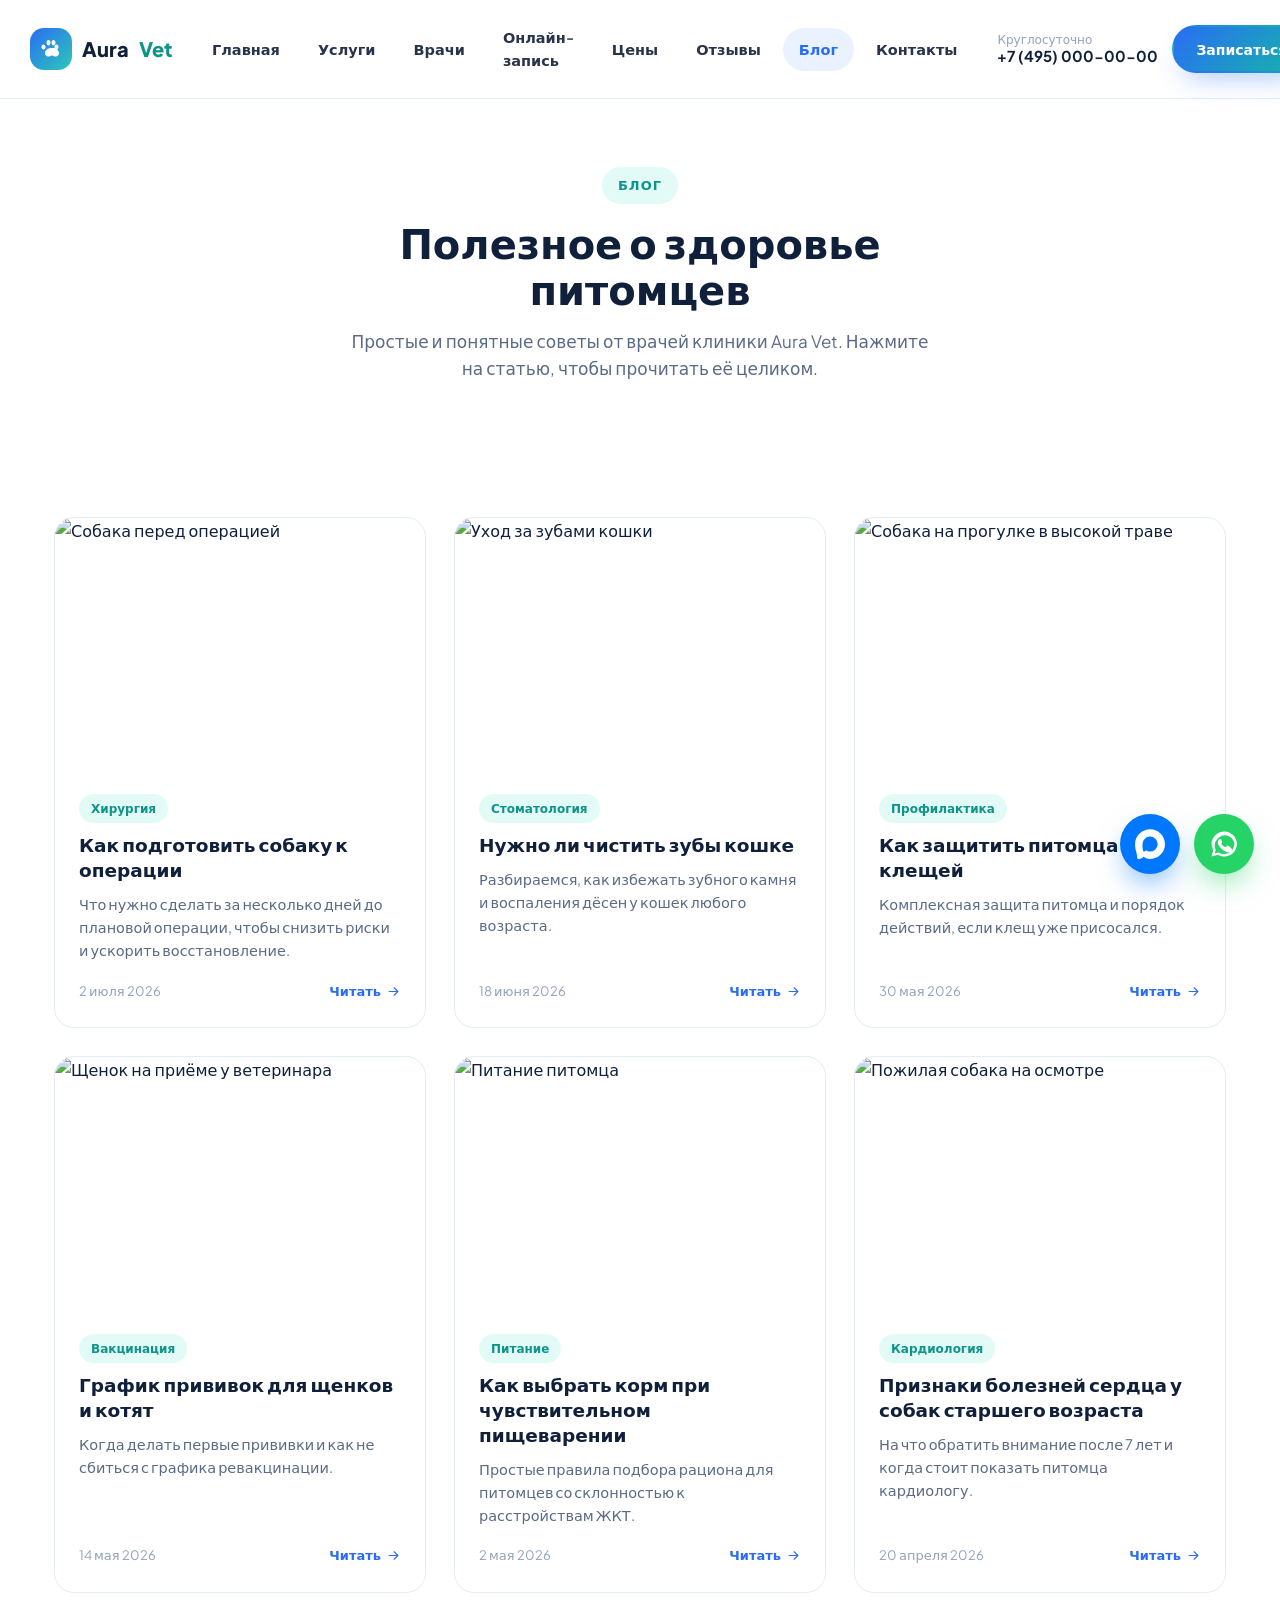
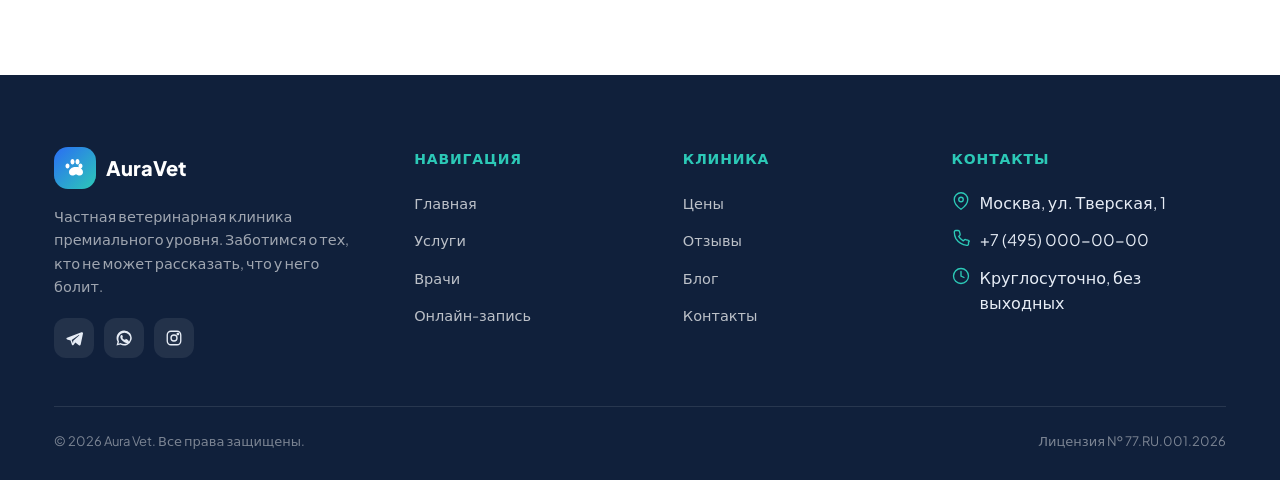
==== commit 0ef748ab: "Переименовал папку Images в images для совместимости" ====
--- a/blog.html
+++ b/blog.html
@@ -49,7 +49,7 @@
     </div>
   </section>
 
-  <section class="section tight">
+  <section class="reveal section tight">
     <div class="container">
       <div class="blog-grid">
 
@@ -191,6 +191,8 @@
 
 <a class="floating-whatsapp" href="https://wa.me/74950000000" target="_blank" rel="noopener" aria-label="Написать в WhatsApp">
   <svg viewBox="0 0 24 24" fill="currentColor"><path d="M12 2a10 10 0 00-8.6 15L2 22l5.2-1.4A10 10 0 1012 2zm0 18a8 8 0 01-4.1-1.1l-.3-.2-3 .8.8-2.9-.2-.3A8 8 0 1120 10a8 8 0 01-8 10zm4.4-6c-.2-.1-1.4-.7-1.6-.8-.2-.1-.4-.1-.5.1-.2.2-.6.8-.8 1-.1.2-.3.2-.5.1-1.3-.6-2.2-1.1-3.1-2.5-.2-.4.2-.4.6-1.2.1-.2 0-.3 0-.5-.1-.1-.5-1.3-.7-1.7-.2-.5-.4-.4-.5-.4h-.5c-.2 0-.5.1-.7.3-.2.2-1 1-1 2.3 0 1.4 1 2.7 1.1 2.9.1.2 2 3.1 4.9 4.3 2.4 1 2.9.8 3.4.7.5 0 1.6-.6 1.8-1.3.2-.6.2-1.2.2-1.3-.1-.1-.3-.2-.5-.3z"/></svg>
+</a><a class="floating-max" href="https://max.ru/74950000000" target="_blank" rel="noopener" aria-label="Написать в MAX">
+  <img src="images/max-icon.svg" alt="MAX">
 </a>
 
 <script src="script.js"></script>
--- a/styles.css
+++ b/styles.css
@@ -55,6 +55,10 @@
 }
 
 img { max-width: 100%; display: block; }
+
+/* unify all outline icons to a single line weight, regardless of the
+   stroke-width value authored inline on individual <svg> elements */
+svg[fill="none"][stroke="currentColor"] { stroke-width: 1.8; }
 
 a { color: inherit; text-decoration: none; }
 
@@ -116,7 +120,7 @@
 }
 
 .section {
-  padding: 96px 0;
+  padding: 122px 0;
 }
 
 .section.soft {
@@ -124,7 +128,7 @@
 }
 
 .section.tight {
-  padding: 64px 0;
+  padding: 82px 0;
 }
 
 /* ---------- buttons ---------- */
@@ -176,6 +180,19 @@
 
 .btn-dark:hover { transform: translateY(-2px); background: var(--blue-900); }
 
+.btn-muted {
+  background: transparent;
+  color: var(--ink-500);
+  border-color: var(--ink-100);
+  box-shadow: none;
+}
+
+.btn-muted:hover {
+  border-color: var(--ink-300);
+  color: var(--ink-900);
+  transform: translateY(-2px);
+}
+
 .btn-sm { padding: 11px 22px; font-size: 14px; }
 
 .btn-block { width: 100%; }
@@ -387,7 +404,7 @@
    ========================================================= */
 
 .hero {
-  padding: 56px 0 96px;
+  padding: 64px 0 122px;
   overflow: hidden;
 }
 
@@ -438,6 +455,15 @@
   width: 100%;
   height: 100%;
   object-fit: cover;
+}
+
+.hero-media-overlay {
+  position: absolute;
+  inset: 0;
+  background:
+    linear-gradient(180deg, rgba(15, 32, 59, 0) 45%, rgba(15, 32, 59, 0.45) 100%),
+    linear-gradient(135deg, rgba(42, 109, 244, 0.22), rgba(20, 184, 166, 0.14));
+  pointer-events: none;
 }
 
 .floating-card {
@@ -516,11 +542,11 @@
   background: var(--white);
   border-radius: var(--radius-md);
   border: 1px solid var(--ink-100);
-  transition: transform 0.25s ease, box-shadow 0.25s ease, border-color 0.25s ease;
+  transition: transform 0.3s cubic-bezier(.22,.61,.36,1), box-shadow 0.3s ease, border-color 0.3s ease;
 }
 
 .card:hover {
-  transform: translateY(-6px);
+  transform: translateY(-6px) scale(1.015);
   box-shadow: var(--shadow-card);
   border-color: transparent;
 }
@@ -674,7 +700,7 @@
 .doctor-card .btn { margin-top: auto; }
 
 .page-hero {
-  padding: 56px 0 40px;
+  padding: 68px 0 52px;
   text-align: center;
 }
 
@@ -1086,7 +1112,7 @@
 .pick-card .pick-icon svg { width: 22px; height: 22px; }
 
 .pick-card .pick-title { font-weight: 700; font-size: 15px; }
-.pick-card .pick-sub { font-size: 13px; color: var(--ink-500); margin-top: 2px; }
+.pick-card .pick-sub { font-size: 13px; color: var(--ink-500); margin-left: 8px; }
 
 .doctor-pick {
   display: flex;
@@ -1118,6 +1144,16 @@
   display: grid;
   grid-template-columns: repeat(2, 1fr);
   gap: 14px;
+}
+
+.doctor-pick-notice {
+  background: var(--blue-50);
+  border: 1px solid var(--blue-100);
+  border-radius: var(--radius-md);
+  padding: 12px 16px;
+  font-size: 14px;
+  color: var(--ink-700);
+  margin-bottom: 16px;
 }
 
 /* calendar */
@@ -1406,6 +1442,25 @@
 
 .floating-whatsapp:hover { transform: scale(1.08); }
 .floating-whatsapp svg { width: 30px; height: 30px; }
+.floating-max {
+  position: fixed;
+  bottom: 26px;
+  right: 100px;
+  width: 60px;
+  height: 60px;
+  border-radius: 50%;
+  background: #0077FF;
+  color: var(--white);
+  display: flex;
+  align-items: center;
+  justify-content: center;
+  box-shadow: 0 14px 30px -8px rgba(0, 119, 255, 0.6);
+  z-index: 300;
+  transition: transform 0.2s ease;
+}
+
+.floating-max:hover { transform: scale(1.08); }
+.floating-max svg, .floating-max img { width: 30px; height: 30px; display: block; }
 
 /* =========================================================
    utilities
@@ -1444,6 +1499,29 @@
 }
 
 /* =========================================================
+   SCROLL REVEAL
+   ========================================================= */
+
+.has-reveal .reveal {
+  opacity: 0;
+  transform: translateY(28px);
+  transition: opacity 0.7s cubic-bezier(.22,.61,.36,1), transform 0.7s cubic-bezier(.22,.61,.36,1);
+}
+
+.has-reveal .reveal.is-visible {
+  opacity: 1;
+  transform: none;
+}
+
+@media (prefers-reduced-motion: reduce) {
+  .has-reveal .reveal {
+    opacity: 1;
+    transform: none;
+    transition: none;
+  }
+}
+
+/* =========================================================
    RESPONSIVE
    ========================================================= */
 
@@ -1497,7 +1575,9 @@
 }
 
 @media (max-width: 640px) {
-  .section { padding: 64px 0; }
+  .section { padding: 80px 0; }
+  .section.tight { padding: 64px 0; }
+  .hero { padding: 48px 0 80px; }
   .services-grid, .why-grid, .doctors-grid, .reviews-grid, .blog-grid, .contact-grid { grid-template-columns: 1fr; }
   .stats-strip { grid-template-columns: repeat(2, 1fr); }
   .footer-grid { grid-template-columns: 1fr; }
